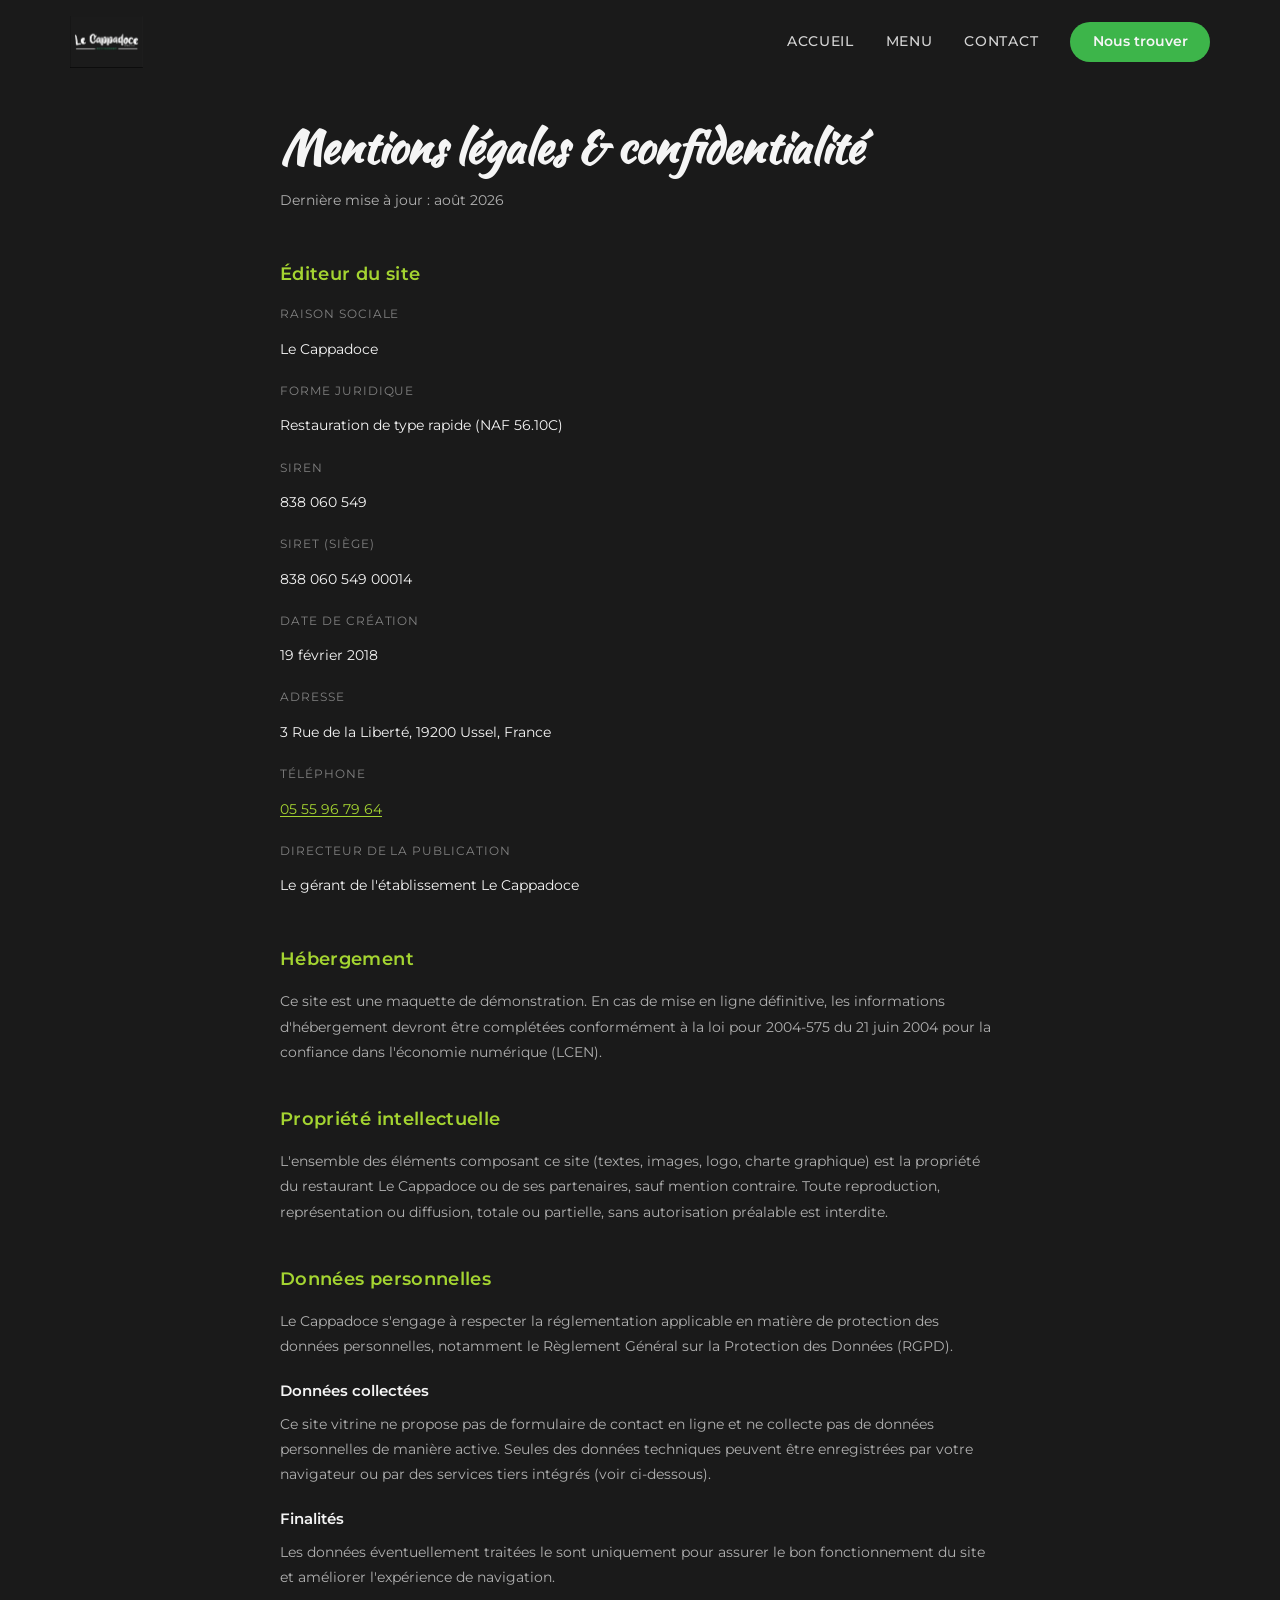
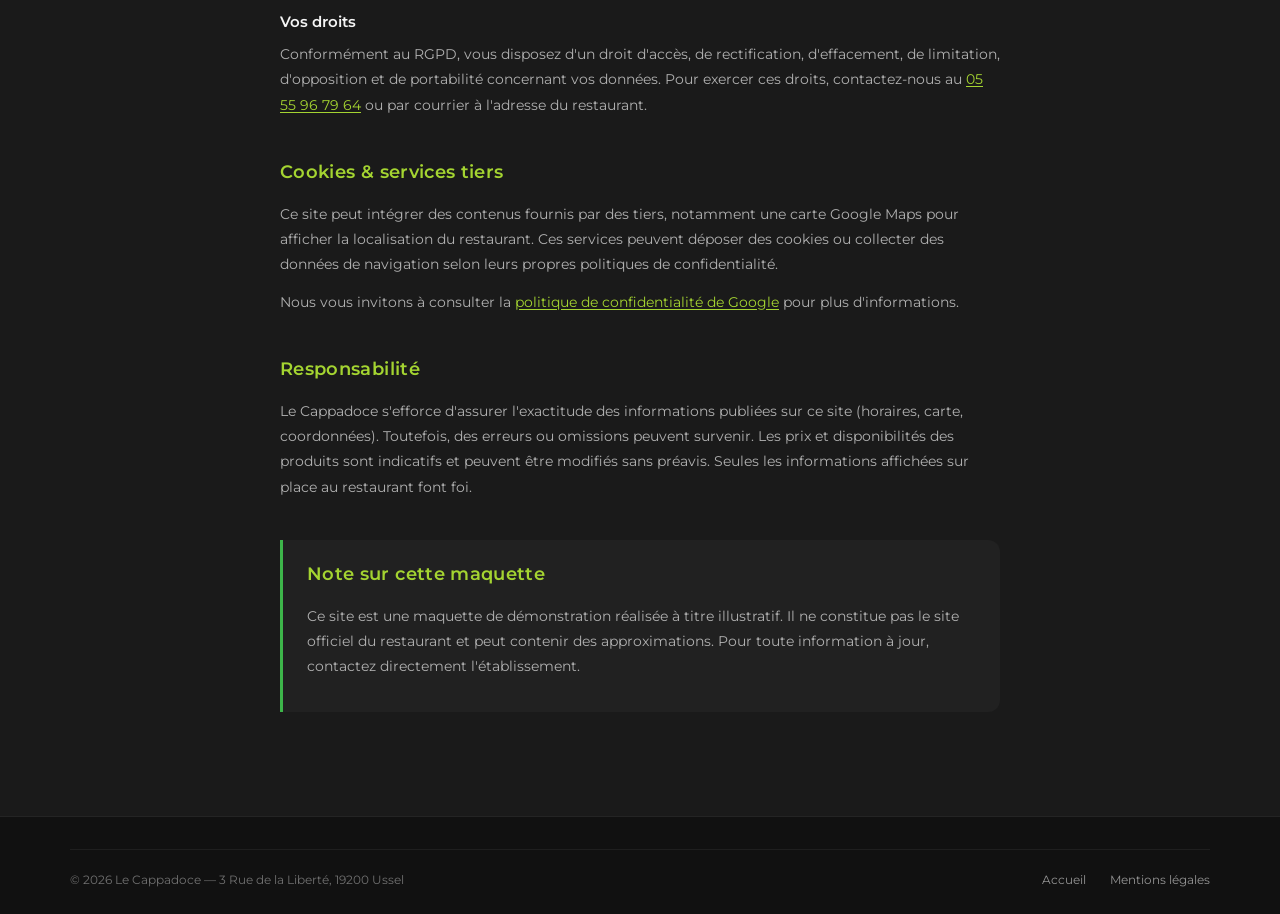
==== mentions-legales.html @ ad870b02 "Add Le Cappadoce restaurant mockup website. Static showcase site with menu cards, gallery, legal pag" ====
<!DOCTYPE html>
<html lang="fr">
<head>
  <meta charset="UTF-8">
  <meta name="viewport" content="width=device-width, initial-scale=1.0">
  <meta name="description" content="Mentions légales et politique de confidentialité — Le Cappadoce, Ussel.">
  <title>Mentions légales — Le Cappadoce</title>
  <link rel="preconnect" href="https://fonts.googleapis.com">
  <link rel="preconnect" href="https://fonts.gstatic.com" crossorigin>
  <link href="https://fonts.googleapis.com/css2?family=Kaushan+Script&family=Montserrat:wght@300;400;500;600;700&display=swap" rel="stylesheet">
  <link rel="stylesheet" href="css/style.css">
</head>
<body>

  <header class="header scrolled">
    <div class="container header__inner">
      <a href="index.html" class="logo logo--img">
        <img src="images/logo.jpg" alt="Le Cappadoce" class="logo__image" onerror="this.onerror=null;this.src='images/logo.svg';">
      </a>
      <nav class="nav">
        <a href="index.html#accueil" class="nav__link">Accueil</a>
        <a href="index.html#menu" class="nav__link">Menu</a>
        <a href="index.html#contact" class="nav__link">Contact</a>
        <a href="index.html#contact" class="nav__cta">Nous trouver</a>
      </nav>
      <button class="burger" aria-label="Menu">
        <span></span><span></span><span></span>
      </button>
    </div>
  </header>

  <main class="legal-page">
    <div class="container legal-page__inner">
      <h1 class="legal-page__title">Mentions légales &amp; confidentialité</h1>
      <p class="legal-page__updated">Dernière mise à jour : août 2026</p>

      <section class="legal-section">
        <h2>Éditeur du site</h2>
        <dl class="legal-dl">
          <dt>Raison sociale</dt>
          <dd>Le Cappadoce</dd>
          <dt>Forme juridique</dt>
          <dd>Restauration de type rapide (NAF 56.10C)</dd>
          <dt>SIREN</dt>
          <dd>838 060 549</dd>
          <dt>SIRET (siège)</dt>
          <dd>838 060 549 00014</dd>
          <dt>Date de création</dt>
          <dd>19 février 2018</dd>
          <dt>Adresse</dt>
          <dd>3 Rue de la Liberté, 19200 Ussel, France</dd>
          <dt>Téléphone</dt>
          <dd><a href="tel:+33555967964">05 55 96 79 64</a></dd>
          <dt>Directeur de la publication</dt>
          <dd>Le gérant de l'établissement Le Cappadoce</dd>
        </dl>
      </section>

      <section class="legal-section">
        <h2>Hébergement</h2>
        <p>Ce site est une maquette de démonstration. En cas de mise en ligne définitive, les informations d'hébergement devront être complétées conformément à la loi pour 2004-575 du 21 juin 2004 pour la confiance dans l'économie numérique (LCEN).</p>
      </section>

      <section class="legal-section">
        <h2>Propriété intellectuelle</h2>
        <p>L'ensemble des éléments composant ce site (textes, images, logo, charte graphique) est la propriété du restaurant Le Cappadoce ou de ses partenaires, sauf mention contraire. Toute reproduction, représentation ou diffusion, totale ou partielle, sans autorisation préalable est interdite.</p>
      </section>

      <section class="legal-section">
        <h2>Données personnelles</h2>
        <p>Le Cappadoce s'engage à respecter la réglementation applicable en matière de protection des données personnelles, notamment le Règlement Général sur la Protection des Données (RGPD).</p>
        <h3>Données collectées</h3>
        <p>Ce site vitrine ne propose pas de formulaire de contact en ligne et ne collecte pas de données personnelles de manière active. Seules des données techniques peuvent être enregistrées par votre navigateur ou par des services tiers intégrés (voir ci-dessous).</p>
        <h3>Finalités</h3>
        <p>Les données éventuellement traitées le sont uniquement pour assurer le bon fonctionnement du site et améliorer l'expérience de navigation.</p>
        <h3>Vos droits</h3>
        <p>Conformément au RGPD, vous disposez d'un droit d'accès, de rectification, d'effacement, de limitation, d'opposition et de portabilité concernant vos données. Pour exercer ces droits, contactez-nous au <a href="tel:+33555967964">05 55 96 79 64</a> ou par courrier à l'adresse du restaurant.</p>
      </section>

      <section class="legal-section">
        <h2>Cookies &amp; services tiers</h2>
        <p>Ce site peut intégrer des contenus fournis par des tiers, notamment une carte Google Maps pour afficher la localisation du restaurant. Ces services peuvent déposer des cookies ou collecter des données de navigation selon leurs propres politiques de confidentialité.</p>
        <p>Nous vous invitons à consulter la <a href="https://policies.google.com/privacy" target="_blank" rel="noopener noreferrer">politique de confidentialité de Google</a> pour plus d'informations.</p>
      </section>

      <section class="legal-section">
        <h2>Responsabilité</h2>
        <p>Le Cappadoce s'efforce d'assurer l'exactitude des informations publiées sur ce site (horaires, carte, coordonnées). Toutefois, des erreurs ou omissions peuvent survenir. Les prix et disponibilités des produits sont indicatifs et peuvent être modifiés sans préavis. Seules les informations affichées sur place au restaurant font foi.</p>
      </section>

      <section class="legal-section legal-section--notice">
        <h2>Note sur cette maquette</h2>
        <p>Ce site est une maquette de démonstration réalisée à titre illustratif. Il ne constitue pas le site officiel du restaurant et peut contenir des approximations. Pour toute information à jour, contactez directement l'établissement.</p>
      </section>
    </div>
  </main>

  <footer class="footer footer--minimal">
    <div class="container">
      <div class="footer__bottom">
        <span>© 2026 Le Cappadoce — 3 Rue de la Liberté, 19200 Ussel</span>
        <nav class="footer__links">
          <a href="index.html">Accueil</a>
          <a href="mentions-legales.html" aria-current="page">Mentions légales</a>
        </nav>
      </div>
    </div>
  </footer>

  <script src="js/main.js"></script>
</body>
</html>
---- css/style.css ----
/* Le Cappadoce — Maquette site vitrine */

:root {
  --bg-dark: #1a1a1a;
  --bg-slate: #2c2c2c;
  --bg-card: #232323;
  --green: #3db54a;
  --green-bright: #a4d431;
  --green-dark: #2d5a47;
  --brown: #3e2723;
  --white: #f5f5f5;
  --gray: #b0b0b0;
  --gold: #e8a317;
  --font-script: "Kaushan Script", cursive;
  --font-body: "Montserrat", sans-serif;
  --shadow: 0 8px 32px rgba(0, 0, 0, 0.4);
  --radius: 12px;
  --transition: 0.3s ease;
}

*,
*::before,
*::after {
  box-sizing: border-box;
  margin: 0;
  padding: 0;
}

html {
  scroll-behavior: smooth;
}

body {
  font-family: var(--font-body);
  background: var(--bg-dark);
  color: var(--white);
  line-height: 1.6;
  overflow-x: hidden;
}

img {
  max-width: 100%;
  height: auto;
  display: block;
}

a {
  color: inherit;
  text-decoration: none;
}

.container {
  width: min(1140px, 92%);
  margin: 0 auto;
}

/* ── Header ── */

.header {
  position: fixed;
  top: 0;
  left: 0;
  right: 0;
  z-index: 1000;
  padding: 1rem 0;
  transition: background var(--transition), box-shadow var(--transition);
}

.header.scrolled {
  background: rgba(26, 26, 26, 0.95);
  backdrop-filter: blur(12px);
  box-shadow: 0 2px 20px rgba(0, 0, 0, 0.5);
}

.header__inner {
  display: flex;
  align-items: center;
  justify-content: space-between;
}

.logo {
  display: flex;
  flex-direction: column;
  align-items: flex-start;
  line-height: 1.1;
}

.logo__name {
  font-family: var(--font-script);
  font-size: 1.8rem;
  color: var(--white);
}

.logo__sub {
  font-size: 0.65rem;
  letter-spacing: 0.35em;
  color: var(--green-dark);
  text-transform: uppercase;
  display: flex;
  align-items: center;
  gap: 0.5rem;
}

.logo__sub::before,
.logo__sub::after {
  content: "";
  width: 24px;
  height: 1px;
  background: var(--white);
  opacity: 0.5;
}

.nav {
  display: flex;
  align-items: center;
  gap: 2rem;
}

.nav__link {
  font-size: 0.85rem;
  font-weight: 500;
  letter-spacing: 0.05em;
  text-transform: uppercase;
  opacity: 0.85;
  transition: color var(--transition), opacity var(--transition);
}

.nav__link:hover {
  color: var(--green-bright);
  opacity: 1;
}

.nav__cta {
  background: var(--green);
  color: var(--white);
  padding: 0.6rem 1.4rem;
  border-radius: 50px;
  font-weight: 600;
  font-size: 0.85rem;
  transition: background var(--transition), transform var(--transition);
}

.nav__cta:hover {
  background: var(--green-bright);
  color: var(--bg-dark);
  transform: translateY(-2px);
}

.burger {
  display: none;
  flex-direction: column;
  gap: 5px;
  background: none;
  border: none;
  cursor: pointer;
  padding: 4px;
}

.burger span {
  display: block;
  width: 26px;
  height: 2px;
  background: var(--white);
  transition: var(--transition);
}

.burger.active span:nth-child(1) {
  transform: rotate(45deg) translate(5px, 5px);
}

.burger.active span:nth-child(2) {
  opacity: 0;
}

.burger.active span:nth-child(3) {
  transform: rotate(-45deg) translate(5px, -5px);
}

/* ── Hero ── */

.hero {
  position: relative;
  min-height: 100vh;
  display: flex;
  align-items: center;
  justify-content: center;
  text-align: center;
  overflow: hidden;
}

.hero__bg {
  position: absolute;
  inset: 0;
  background-color: var(--bg-dark);
  background-image:
    linear-gradient(
      135deg,
      rgba(26, 26, 26, 0.88) 0%,
      rgba(26, 26, 26, 0.6) 50%,
      rgba(45, 90, 71, 0.5) 100%
    ),
    url("../images/hero.jpg");
  background-position: center;
  background-size: cover;
  background-repeat: no-repeat;
  transform: scale(1.05);
  animation: heroZoom 20s ease-in-out infinite alternate;
}

@keyframes heroZoom {
  from { transform: scale(1.05); }
  to { transform: scale(1.12); }
}

.hero__content {
  position: relative;
  z-index: 2;
  padding: 8rem 1rem 4rem;
  max-width: 800px;
}

.hero__badge {
  display: inline-flex;
  align-items: center;
  gap: 0.5rem;
  background: rgba(61, 181, 74, 0.2);
  border: 1px solid var(--green);
  padding: 0.4rem 1rem;
  border-radius: 50px;
  font-size: 0.8rem;
  font-weight: 600;
  margin-bottom: 1.5rem;
  letter-spacing: 0.05em;
}

.hero__badge svg {
  color: var(--gold);
}

.logo--img {
  line-height: 0;
}

.logo__image {
  height: 52px;
  width: auto;
}

.hero__logo {
  max-width: min(420px, 85vw);
  height: auto;
  margin: 0 auto 0.5rem;
  filter: drop-shadow(0 4px 20px rgba(0, 0, 0, 0.5));
}

.hero__title {
  font-family: var(--font-script);
  font-size: clamp(3.5rem, 10vw, 6.5rem);
  line-height: 1;
  margin-bottom: 0.5rem;
  text-shadow: 0 4px 30px rgba(0, 0, 0, 0.6);
}

.hero__since {
  font-size: 0.75rem;
  letter-spacing: 0.3em;
  opacity: 0.7;
  margin-bottom: 1rem;
}

.hero__tagline {
  font-size: clamp(1rem, 2.5vw, 1.25rem);
  font-weight: 300;
  opacity: 0.9;
  margin-bottom: 0.5rem;
}

.hero__subtitle {
  font-size: 0.95rem;
  color: var(--green-bright);
  font-weight: 500;
  margin-bottom: 2.5rem;
}

.hero__actions {
  display: flex;
  gap: 1rem;
  justify-content: center;
  flex-wrap: wrap;
}

.btn {
  display: inline-flex;
  align-items: center;
  gap: 0.5rem;
  padding: 0.9rem 2rem;
  border-radius: 50px;
  font-weight: 600;
  font-size: 0.9rem;
  transition: all var(--transition);
  cursor: pointer;
  border: none;
}

.btn--primary {
  background: var(--green);
  color: var(--white);
}

.btn--primary:hover {
  background: var(--green-bright);
  color: var(--bg-dark);
  transform: translateY(-3px);
  box-shadow: 0 8px 25px rgba(61, 181, 74, 0.4);
}

.btn--outline {
  background: transparent;
  color: var(--white);
  border: 2px solid rgba(255, 255, 255, 0.4);
}

.btn--outline:hover {
  border-color: var(--white);
  background: rgba(255, 255, 255, 0.1);
  transform: translateY(-3px);
}

.hero__scroll {
  position: absolute;
  bottom: 2rem;
  left: 50%;
  transform: translateX(-50%);
  z-index: 2;
  animation: bounce 2s infinite;
  opacity: 0.6;
}

@keyframes bounce {
  0%, 100% { transform: translateX(-50%) translateY(0); }
  50% { transform: translateX(-50%) translateY(8px); }
}

/* ── Sections communes ── */

.section {
  padding: 5rem 0;
}

.section--dark {
  background: var(--bg-slate);
}

.section__header {
  text-align: center;
  margin-bottom: 3rem;
}

.section__label {
  display: inline-block;
  font-size: 0.75rem;
  letter-spacing: 0.25em;
  text-transform: uppercase;
  color: var(--green);
  font-weight: 600;
  margin-bottom: 0.75rem;
}

.section__title {
  font-family: var(--font-script);
  font-size: clamp(2rem, 5vw, 3rem);
  margin-bottom: 0.75rem;
}

.section__desc {
  color: var(--gray);
  max-width: 560px;
  margin: 0 auto;
  font-size: 0.95rem;
}

.brush-title {
  position: relative;
  display: inline-block;
  padding: 0.2rem 1.5rem;
}

.brush-title::before {
  content: "";
  position: absolute;
  left: 0;
  right: 0;
  top: 50%;
  height: 2.2rem;
  transform: translateY(-50%) skewX(-8deg);
  background: var(--green);
  opacity: 0.85;
  border-radius: 4px;
  z-index: -1;
}

/* ── Highlights ── */

.highlights {
  display: grid;
  grid-template-columns: repeat(auto-fit, minmax(220px, 1fr));
  gap: 1.5rem;
  margin-top: -3rem;
  position: relative;
  z-index: 10;
}

.highlight {
  background: var(--bg-card);
  border: 1px solid rgba(255, 255, 255, 0.06);
  border-radius: var(--radius);
  padding: 1.75rem 1.5rem;
  text-align: center;
  box-shadow: var(--shadow);
  transition: transform var(--transition), border-color var(--transition);
}

.highlight:hover {
  transform: translateY(-4px);
  border-color: rgba(61, 181, 74, 0.4);
}

.highlight__value {
  font-size: 1.5rem;
  font-weight: 700;
  color: var(--white);
  margin-bottom: 0.35rem;
}

.highlight__label {
  font-size: 0.8rem;
  color: var(--gray);
  letter-spacing: 0.02em;
}

/* ── About ── */

.about {
  display: grid;
  grid-template-columns: 1fr 1fr;
  gap: 3rem;
  align-items: center;
}

.about__image {
  position: relative;
  border-radius: var(--radius);
  overflow: hidden;
  box-shadow: var(--shadow);
}

.about__image img {
  width: 100%;
  height: 420px;
  object-fit: cover;
}

.about__image::after {
  content: "";
  position: absolute;
  inset: 0;
  border: 3px solid var(--green);
  border-radius: var(--radius);
  transform: translate(12px, 12px);
  z-index: -1;
}

.about__text h3 {
  font-family: var(--font-script);
  font-size: 2rem;
  margin-bottom: 1rem;
}

.about__text p {
  color: var(--gray);
  margin-bottom: 1rem;
  font-size: 0.95rem;
}

.about__features {
  display: grid;
  grid-template-columns: 1fr 1fr;
  gap: 0.6rem 1.5rem;
  margin-top: 1.5rem;
  list-style: none;
}

.about__features li {
  font-size: 0.85rem;
  font-weight: 500;
  padding-left: 1rem;
  position: relative;
}

.about__features li::before {
  content: "";
  position: absolute;
  left: 0;
  top: 0.55em;
  width: 5px;
  height: 5px;
  border-radius: 50%;
  background: var(--green);
}

/* ── Menu (cartes photos) ── */

.menu-viewer {
  max-width: 900px;
  margin: 0 auto;
}

.menu-viewer__nav {
  display: flex;
  flex-wrap: wrap;
  gap: 0.5rem;
  justify-content: center;
  margin-bottom: 1.5rem;
}

.menu-viewer__tab {
  background: transparent;
  border: 1px solid rgba(255, 255, 255, 0.12);
  color: var(--gray);
  padding: 0.55rem 1rem;
  border-radius: 6px;
  font-family: var(--font-body);
  font-size: 0.78rem;
  font-weight: 600;
  cursor: pointer;
  transition: all var(--transition);
}

.menu-viewer__tab:hover,
.menu-viewer__tab.active {
  background: var(--green);
  border-color: var(--green);
  color: var(--white);
}

.menu-viewer__display {
  margin: 0;
  border-radius: var(--radius);
  overflow: hidden;
  box-shadow: var(--shadow);
  cursor: zoom-in;
  background: var(--bg-card);
  border: 1px solid rgba(255, 255, 255, 0.06);
}

.menu-viewer__image {
  width: 100%;
  display: block;
}

.menu-viewer__hint {
  text-align: center;
  font-size: 0.75rem;
  color: var(--gray);
  padding: 0.75rem;
  border-top: 1px solid rgba(255, 255, 255, 0.06);
}

.menu-viewer__thumbs {
  display: grid;
  grid-template-columns: repeat(5, 1fr);
  gap: 0.75rem;
  margin-top: 1.25rem;
}

.menu-viewer__thumb {
  padding: 0;
  border: 2px solid transparent;
  border-radius: 8px;
  overflow: hidden;
  cursor: pointer;
  background: none;
  opacity: 0.55;
  transition: opacity var(--transition), border-color var(--transition);
}

.menu-viewer__thumb:hover,
.menu-viewer__thumb.active {
  opacity: 1;
  border-color: var(--green);
}

.menu-viewer__thumb img {
  width: 100%;
  aspect-ratio: 3/4;
  object-fit: cover;
}

/* ── Spécialités visuelles ── */

.specials {
  display: grid;
  grid-template-columns: repeat(3, 1fr);
  gap: 1.5rem;
}

.special-card {
  position: relative;
  border-radius: var(--radius);
  overflow: hidden;
  aspect-ratio: 4/3;
  cursor: pointer;
}

.special-card img {
  width: 100%;
  height: 100%;
  object-fit: cover;
  transition: transform 0.5s ease;
}

.special-card:hover img {
  transform: scale(1.08);
}

.special-card__overlay {
  position: absolute;
  inset: 0;
  background: linear-gradient(to top, rgba(0, 0, 0, 0.85) 0%, transparent 60%);
  display: flex;
  flex-direction: column;
  justify-content: flex-end;
  padding: 1.5rem;
}

.special-card__name {
  font-family: var(--font-script);
  font-size: 1.5rem;
}

.special-card__desc {
  font-size: 0.8rem;
  color: var(--gray);
}

/* ── Gallery ── */

.gallery {
  display: grid;
  grid-template-columns: repeat(4, 1fr);
  grid-auto-rows: 200px;
  gap: 0.75rem;
}

.gallery__item {
  border-radius: var(--radius);
  overflow: hidden;
  position: relative;
}

.gallery__item img {
  width: 100%;
  height: 100%;
  object-fit: cover;
  transition: transform 0.5s ease;
}

.gallery__item:hover img {
  transform: scale(1.05);
}

.gallery__item--large {
  grid-column: span 2;
  grid-row: span 2;
}

.gallery__item--wide {
  grid-column: span 2;
}

/* ── Avis ── */

.reviews {
  display: grid;
  grid-template-columns: repeat(auto-fit, minmax(280px, 1fr));
  gap: 1.5rem;
}

.review {
  background: var(--bg-card);
  border-radius: var(--radius);
  padding: 1.75rem;
  border: 1px solid rgba(255, 255, 255, 0.05);
}

.review__stars {
  color: var(--gold);
  font-size: 1.1rem;
  margin-bottom: 0.75rem;
  letter-spacing: 2px;
}

.review__text {
  font-size: 0.9rem;
  color: var(--gray);
  font-style: italic;
  margin-bottom: 1rem;
  line-height: 1.7;
}

.review__author {
  font-size: 0.8rem;
  font-weight: 600;
  color: var(--green-bright);
}

.reviews__score {
  text-align: center;
  margin-bottom: 2.5rem;
}

.reviews__score-value {
  font-size: 4rem;
  font-weight: 700;
  color: var(--green-bright);
  line-height: 1;
}

.reviews__score-label {
  font-size: 0.85rem;
  color: var(--gray);
}

/* ── Contact & Horaires ── */

.contact-grid {
  display: grid;
  grid-template-columns: 1fr 1fr;
  gap: 2rem;
}

.contact-card {
  background: var(--bg-card);
  border-radius: var(--radius);
  padding: 2rem;
  border: 1px solid rgba(255, 255, 255, 0.06);
}

.contact-card h3 {
  font-family: var(--font-script);
  font-size: 1.75rem;
  margin-bottom: 1.5rem;
  color: var(--green-bright);
}

.hours-list {
  list-style: none;
}

.hours-list li {
  display: flex;
  justify-content: space-between;
  padding: 0.6rem 0;
  border-bottom: 1px solid rgba(255, 255, 255, 0.06);
  font-size: 0.9rem;
}

.hours-list li:last-child {
  border-bottom: none;
}

.hours-list .closed {
  color: #e74c3c;
  font-weight: 600;
}

.hours-list .day {
  font-weight: 600;
}

.contact-info {
  list-style: none;
}

.contact-info li {
  display: flex;
  align-items: flex-start;
  gap: 1rem;
  padding: 0.85rem 0;
  font-size: 0.9rem;
}

.contact-info__icon {
  width: 40px;
  height: 40px;
  background: rgba(61, 181, 74, 0.12);
  border-radius: 50%;
  display: flex;
  align-items: center;
  justify-content: center;
  flex-shrink: 0;
  color: var(--green-bright);
}

.icon {
  display: block;
  flex-shrink: 0;
}

.contact-info a {
  color: var(--green-bright);
  font-weight: 600;
  transition: color var(--transition);
}

.contact-info a:hover {
  color: var(--green);
}

.map-placeholder {
  margin-top: 2rem;
  border-radius: var(--radius);
  overflow: hidden;
  height: 300px;
  background: var(--bg-slate);
  border: 1px solid rgba(255, 255, 255, 0.08);
}

.map-placeholder iframe {
  width: 100%;
  height: 100%;
  border: 0;
  filter: grayscale(30%) contrast(1.1);
}

/* ── Footer ── */

.footer {
  background: #111;
  padding: 2.5rem 0 1.5rem;
  border-top: 1px solid rgba(255, 255, 255, 0.08);
}

.footer--minimal {
  padding-top: 2rem;
}

.footer__brand-row {
  display: flex;
  flex-direction: column;
  align-items: center;
  gap: 0.75rem;
  margin-bottom: 2rem;
  text-align: center;
}

.logo__image--footer {
  height: 44px;
}

.footer__tagline {
  font-size: 0.85rem;
  color: var(--gray);
}

.footer__bottom {
  border-top: 1px solid rgba(255, 255, 255, 0.06);
  padding-top: 1.25rem;
  display: flex;
  justify-content: space-between;
  align-items: center;
  flex-wrap: wrap;
  gap: 1rem;
  font-size: 0.78rem;
  color: rgba(255, 255, 255, 0.4);
}

.footer__links {
  display: flex;
  gap: 1.5rem;
}

.footer__links a {
  color: rgba(255, 255, 255, 0.55);
  transition: color var(--transition);
}

.footer__links a:hover {
  color: var(--white);
}

/* ── Page légale ── */

.legal-page {
  padding: 7rem 0 4rem;
  min-height: 70vh;
}

.legal-page__inner {
  max-width: 720px;
}

.legal-page__title {
  font-family: var(--font-script);
  font-size: clamp(2rem, 5vw, 2.75rem);
  margin-bottom: 0.5rem;
}

.legal-page__updated {
  font-size: 0.85rem;
  color: var(--gray);
  margin-bottom: 3rem;
}

.legal-section {
  margin-bottom: 2.5rem;
}

.legal-section h2 {
  font-size: 1.1rem;
  font-weight: 600;
  color: var(--green-bright);
  margin-bottom: 1rem;
  letter-spacing: 0.02em;
}

.legal-section h3 {
  font-size: 0.95rem;
  font-weight: 600;
  margin: 1.25rem 0 0.5rem;
}

.legal-section p {
  font-size: 0.9rem;
  color: var(--gray);
  line-height: 1.75;
  margin-bottom: 0.75rem;
}

.legal-section a {
  color: var(--green-bright);
  text-decoration: underline;
  text-underline-offset: 2px;
}

.legal-dl {
  display: grid;
  gap: 0.75rem;
}

.legal-dl dt {
  font-size: 0.75rem;
  text-transform: uppercase;
  letter-spacing: 0.08em;
  color: rgba(255, 255, 255, 0.45);
  margin-bottom: 0.15rem;
}

.legal-dl dd {
  font-size: 0.9rem;
  color: var(--white);
  margin: 0 0 0.5rem;
}

.legal-section--notice {
  padding: 1.25rem 1.5rem;
  background: rgba(255, 255, 255, 0.03);
  border-left: 3px solid var(--green);
  border-radius: 0 var(--radius) var(--radius) 0;
}

/* ── Animations ── */

.reveal {
  opacity: 0;
  transform: translateY(16px);
  transition: opacity 0.55s ease, transform 0.55s ease;
}

.reveal.is-visible {
  opacity: 1;
  transform: translateY(0);
}

/* ── Lightbox ── */

.lightbox {
  position: fixed;
  inset: 0;
  background: rgba(0, 0, 0, 0.92);
  z-index: 2000;
  display: none;
  align-items: center;
  justify-content: center;
  padding: 2rem;
}

.lightbox.active {
  display: flex;
}

.lightbox img {
  max-height: 90vh;
  max-width: 90vw;
  border-radius: var(--radius);
  box-shadow: var(--shadow);
}

.lightbox__close {
  position: absolute;
  top: 1.5rem;
  right: 1.5rem;
  background: none;
  border: none;
  color: var(--white);
  font-size: 2rem;
  cursor: pointer;
  opacity: 0.7;
  transition: opacity var(--transition);
}

.lightbox__close:hover {
  opacity: 1;
}

/* ── Responsive ── */

@media (max-width: 900px) {
  .nav {
    position: fixed;
    top: 0;
    right: -100%;
    width: min(320px, 85vw);
    height: 100vh;
    background: var(--bg-dark);
    flex-direction: column;
    justify-content: center;
    gap: 2rem;
    transition: right var(--transition);
    box-shadow: -4px 0 30px rgba(0, 0, 0, 0.5);
  }

  .nav.open {
    right: 0;
  }

  .burger {
    display: flex;
    z-index: 1001;
  }

  .about {
    grid-template-columns: 1fr;
  }

  .about__image img {
    height: 300px;
  }

  .specials {
    grid-template-columns: 1fr;
  }

  .gallery {
    grid-template-columns: repeat(2, 1fr);
    grid-auto-rows: 160px;
  }

  .gallery__item--large {
    grid-column: span 2;
    grid-row: span 1;
  }

  .contact-grid {
    grid-template-columns: 1fr;
  }

  .menu-viewer__thumbs {
    grid-template-columns: repeat(3, 1fr);
  }

  .footer__bottom {
    flex-direction: column;
    text-align: center;
  }
}

@media (max-width: 500px) {
  .gallery {
    grid-template-columns: 1fr;
  }

  .gallery__item--wide,
  .gallery__item--large {
    grid-column: span 1;
  }

  .about__features {
    grid-template-columns: 1fr;
  }

  .menu-viewer__thumbs {
    grid-template-columns: repeat(2, 1fr);
  }
}
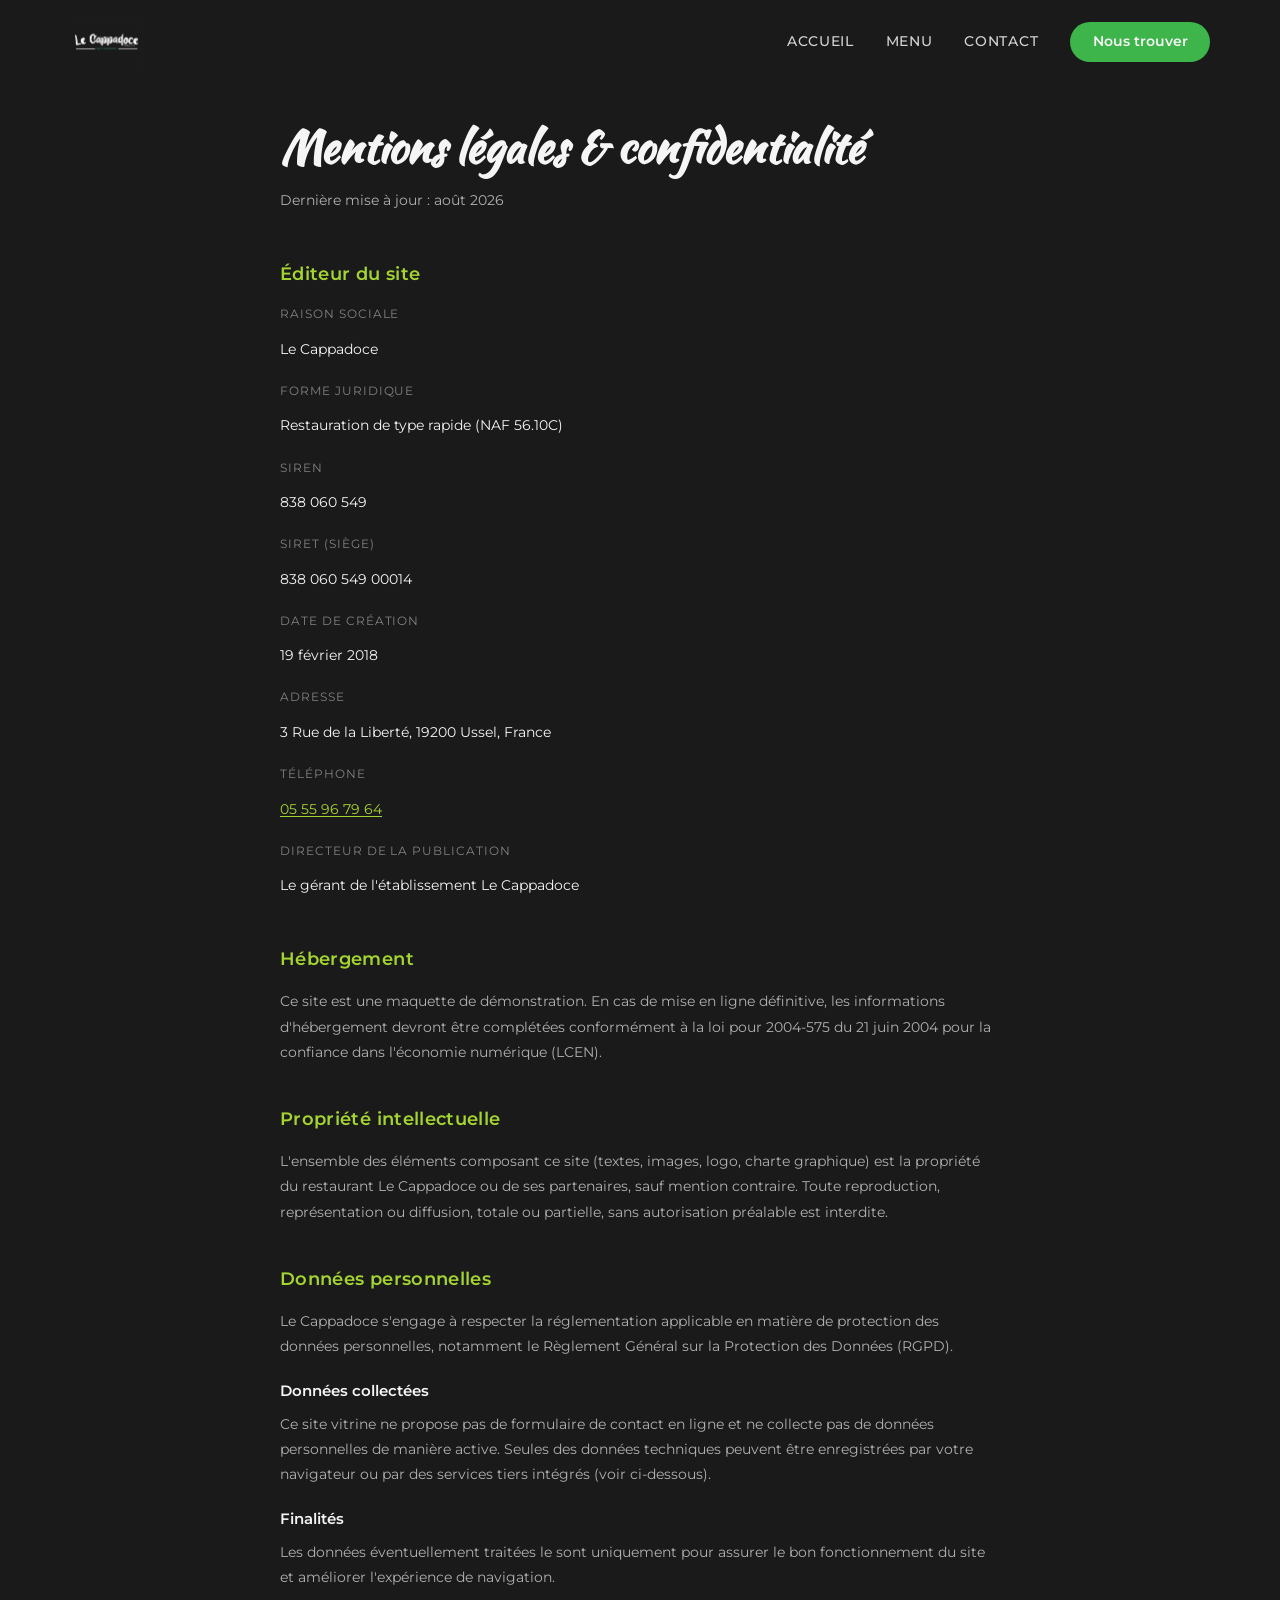
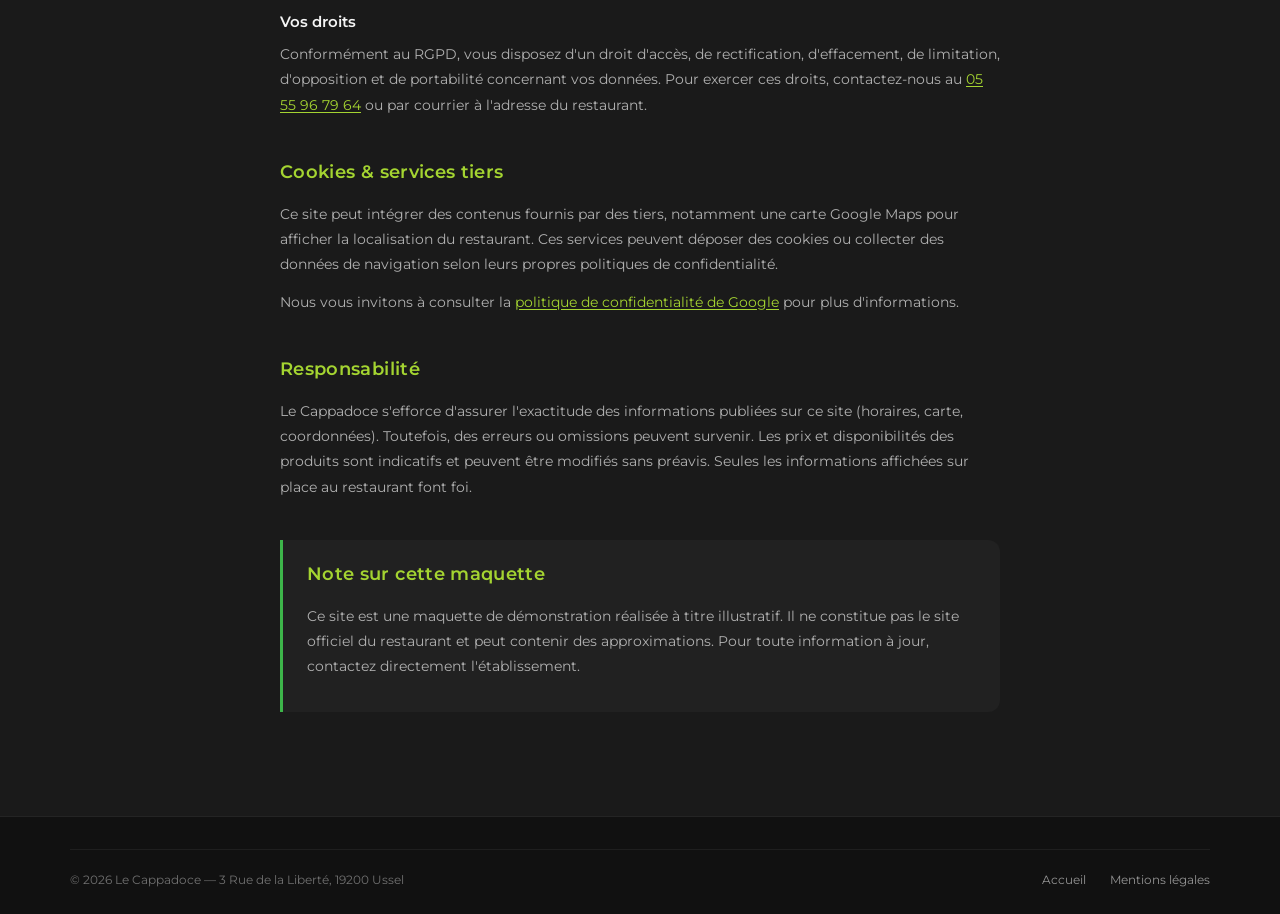
==== commit 029406f1: "Commit" ====
--- a/mentions-legales.html
+++ b/mentions-legales.html
@@ -15,7 +15,7 @@
   <header class="header scrolled">
     <div class="container header__inner">
       <a href="index.html" class="logo logo--img">
-        <img src="images/logo.jpg" alt="Le Cappadoce" class="logo__image" onerror="this.onerror=null;this.src='images/logo.svg';">
+        <img src="images/logo.png" alt="Le Cappadoce" class="logo__image" onerror="this.onerror=null;this.src='images/logo.jpg';">
       </a>
       <nav class="nav">
         <a href="index.html#accueil" class="nav__link">Accueil</a>
--- a/css/style.css
+++ b/css/style.css
@@ -244,13 +244,14 @@
 .logo__image {
   height: 52px;
   width: auto;
+  display: block;
 }
 
 .hero__logo {
   max-width: min(420px, 85vw);
   height: auto;
   margin: 0 auto 0.5rem;
-  filter: drop-shadow(0 4px 20px rgba(0, 0, 0, 0.5));
+  display: block;
 }
 
 .hero__title {
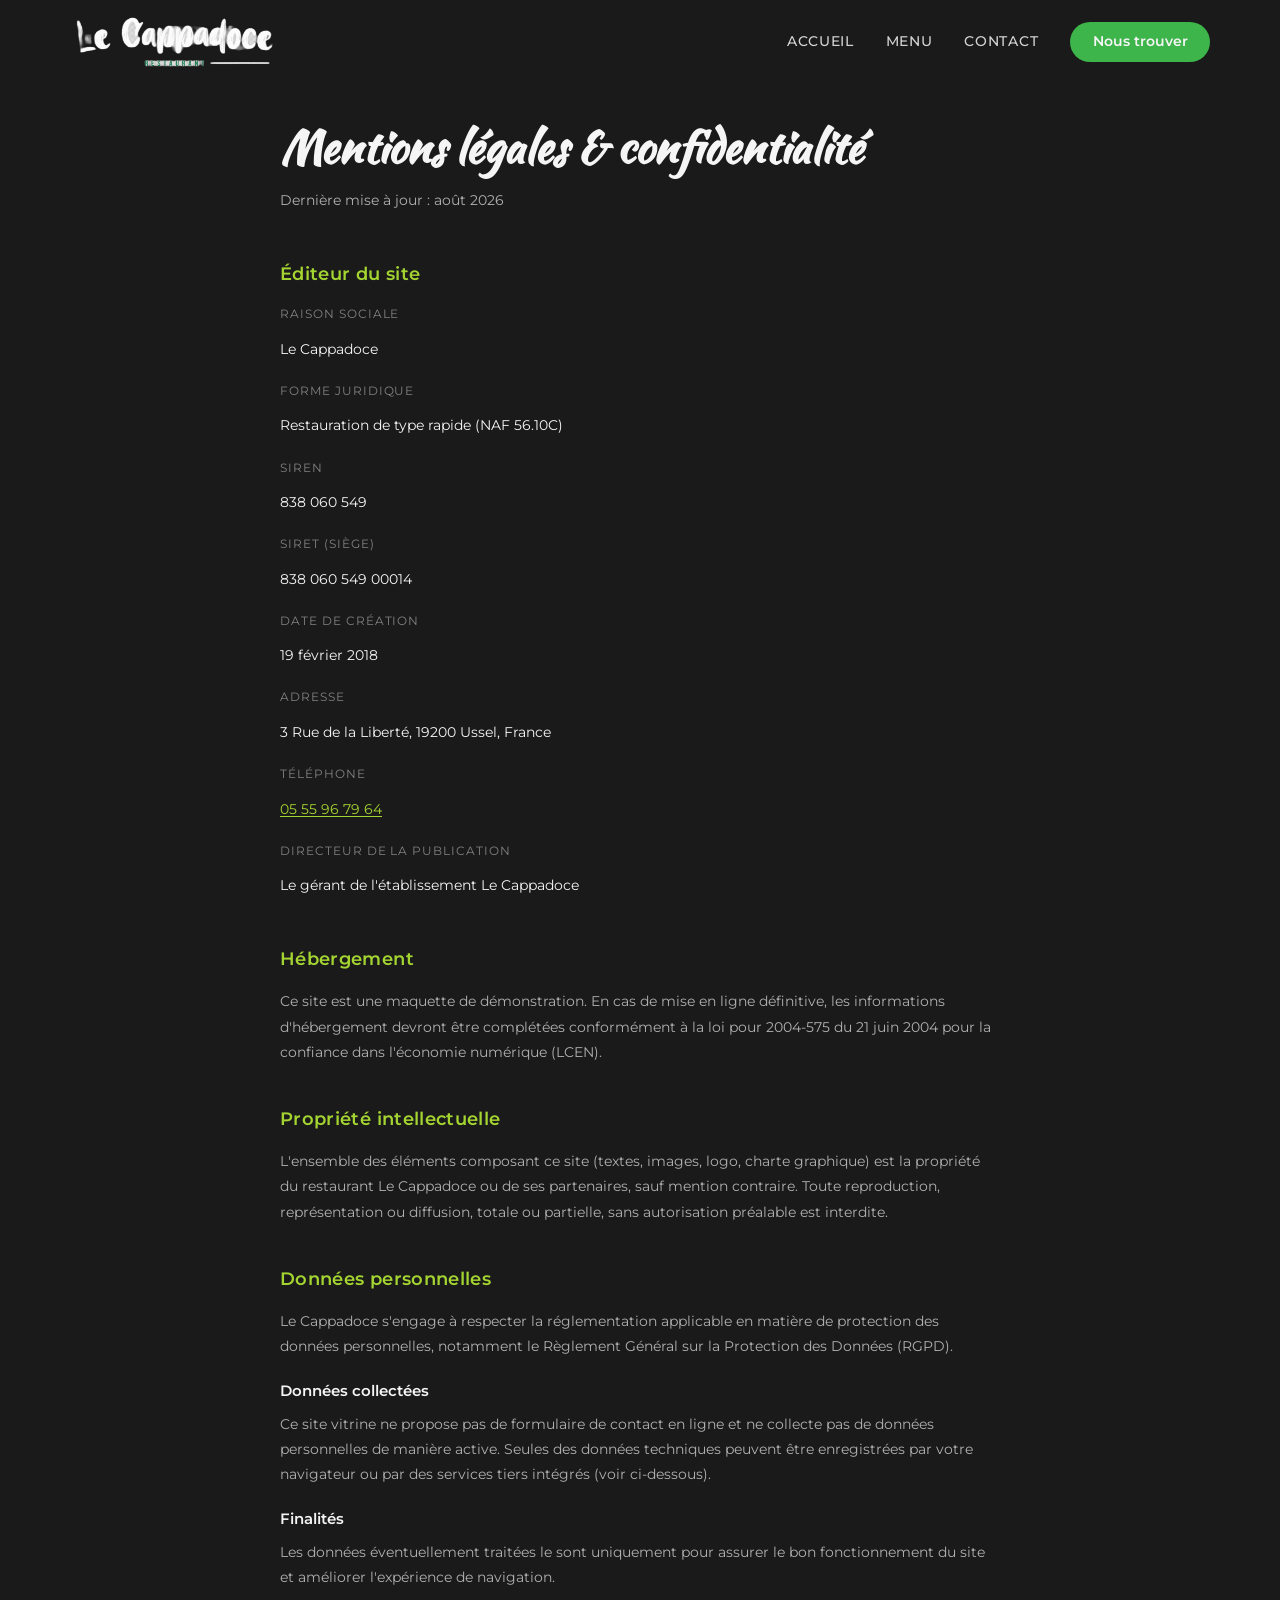
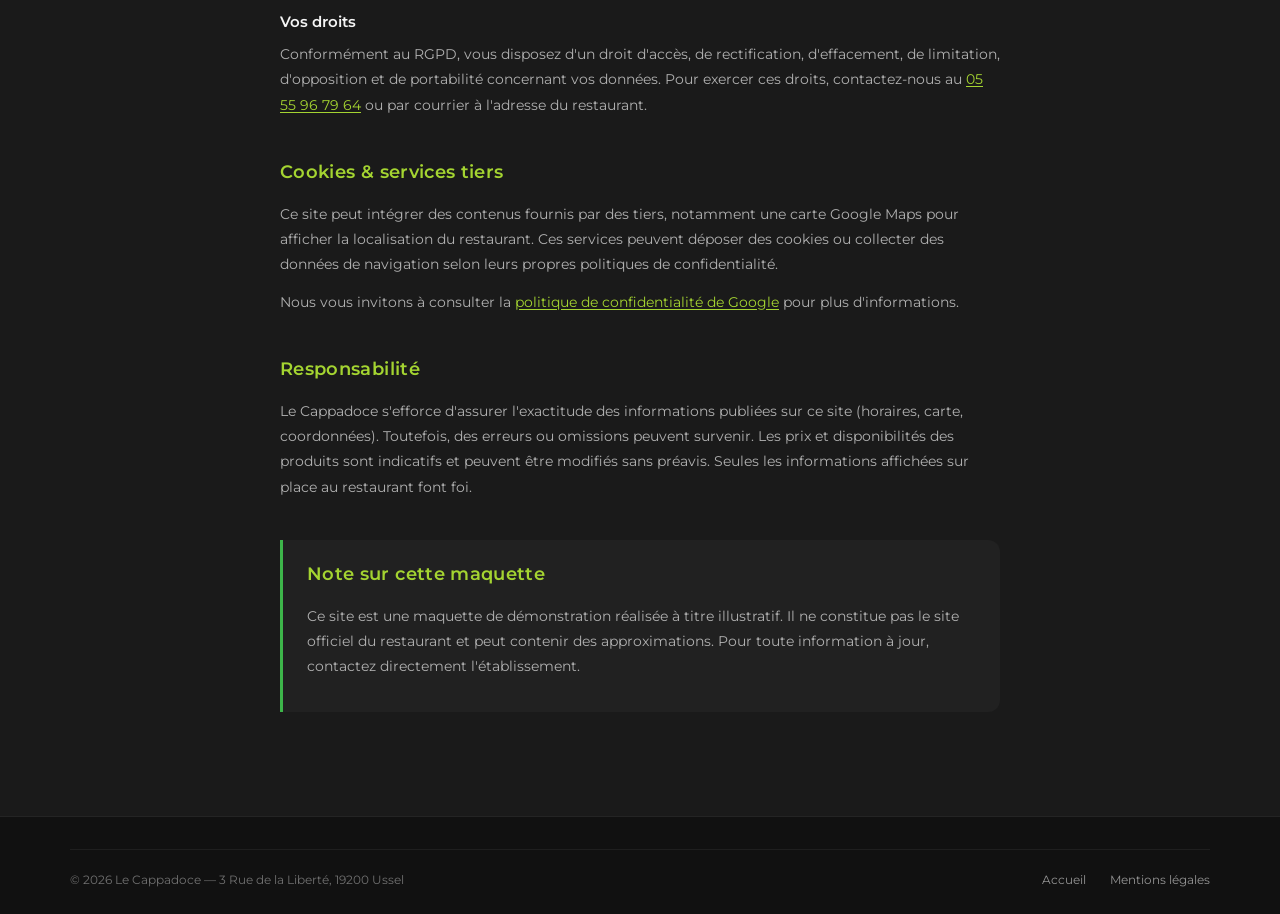
==== commit b8cb65f9: "Commit" ====
--- a/mentions-legales.html
+++ b/mentions-legales.html
@@ -15,7 +15,7 @@
   <header class="header scrolled">
     <div class="container header__inner">
       <a href="index.html" class="logo logo--img">
-        <img src="images/logo.png" alt="Le Cappadoce" class="logo__image" onerror="this.onerror=null;this.src='images/logo.jpg';">
+        <img src="images/logo.png" alt="Le Cappadoce" class="logo__image">
       </a>
       <nav class="nav">
         <a href="index.html#accueil" class="nav__link">Accueil</a>
--- a/css/style.css
+++ b/css/style.css
@@ -244,14 +244,16 @@
 .logo__image {
   height: 52px;
   width: auto;
-  display: block;
+  object-fit: contain;
 }
 
 .hero__logo {
-  max-width: min(420px, 85vw);
+  max-width: min(480px, 90vw);
+  width: 100%;
   height: auto;
   margin: 0 auto 0.5rem;
-  display: block;
+  object-fit: contain;
+  filter: drop-shadow(0 4px 20px rgba(0, 0, 0, 0.5));
 }
 
 .hero__title {
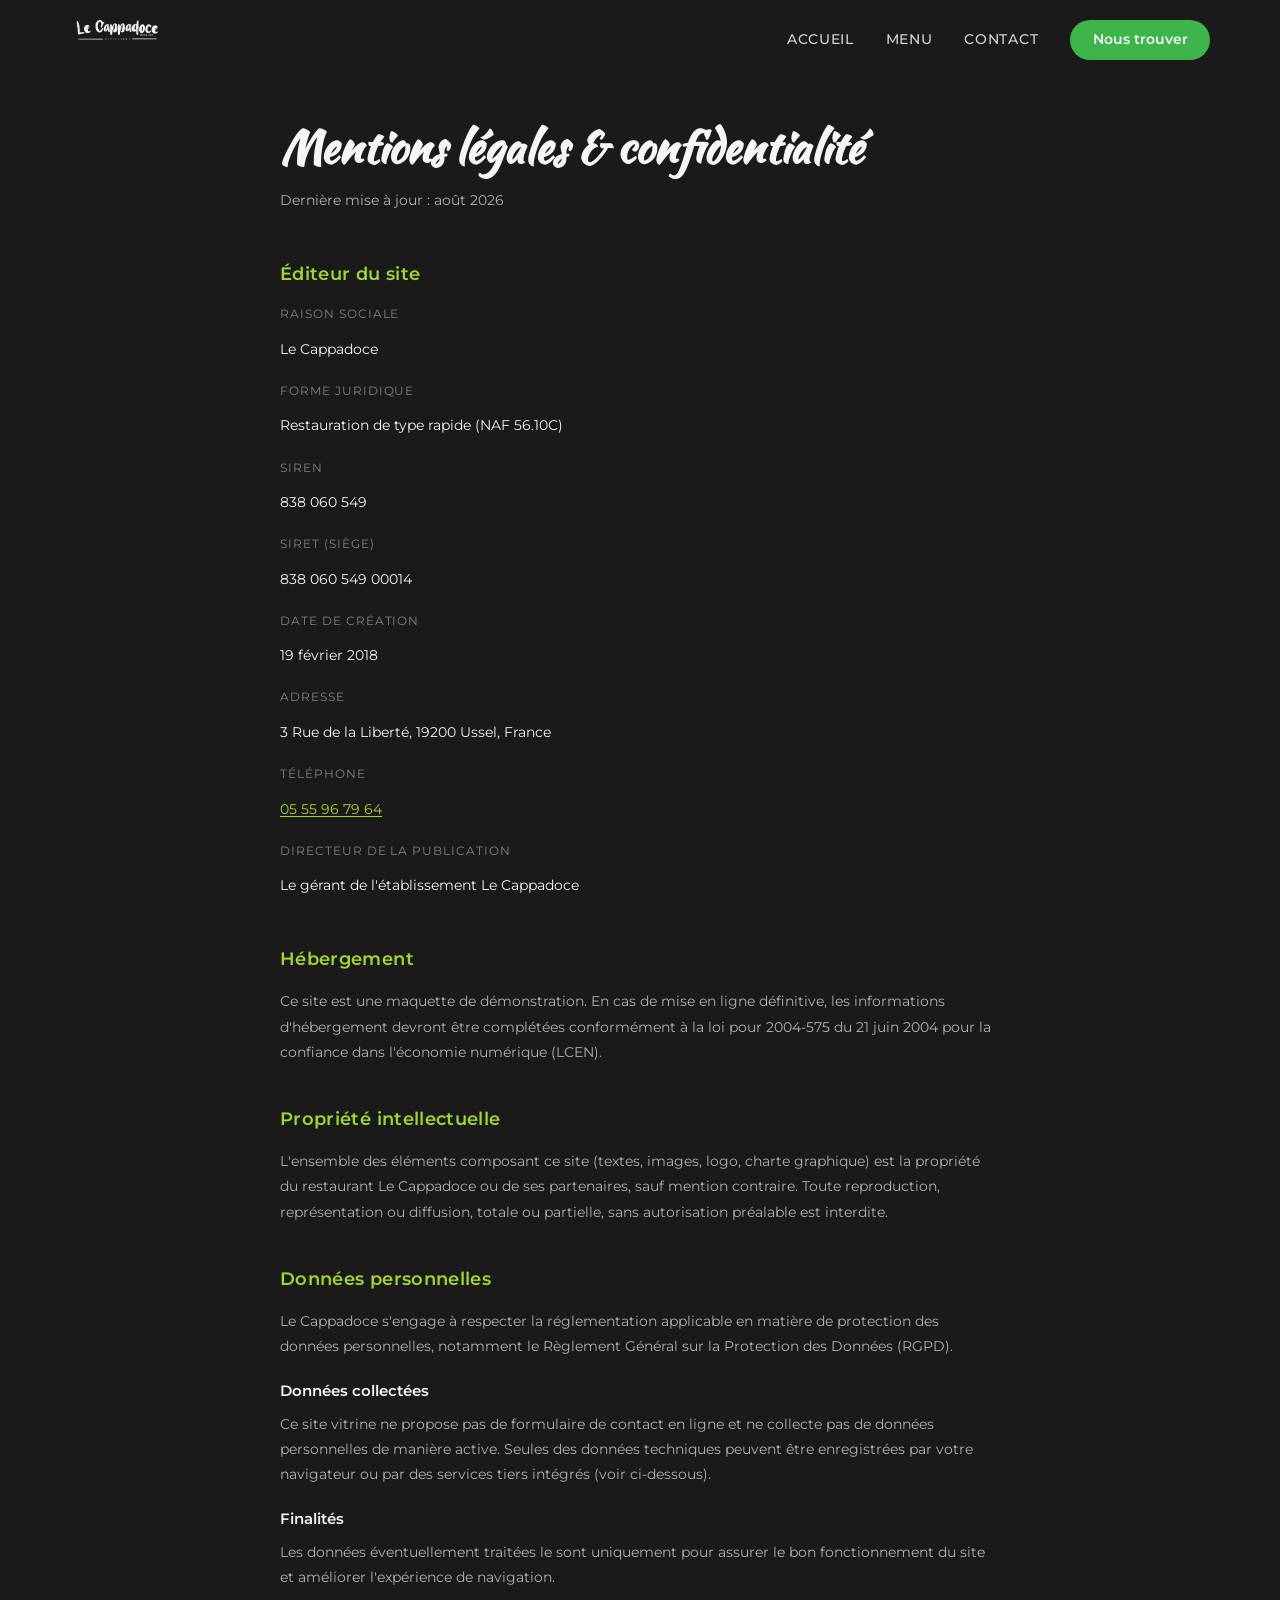
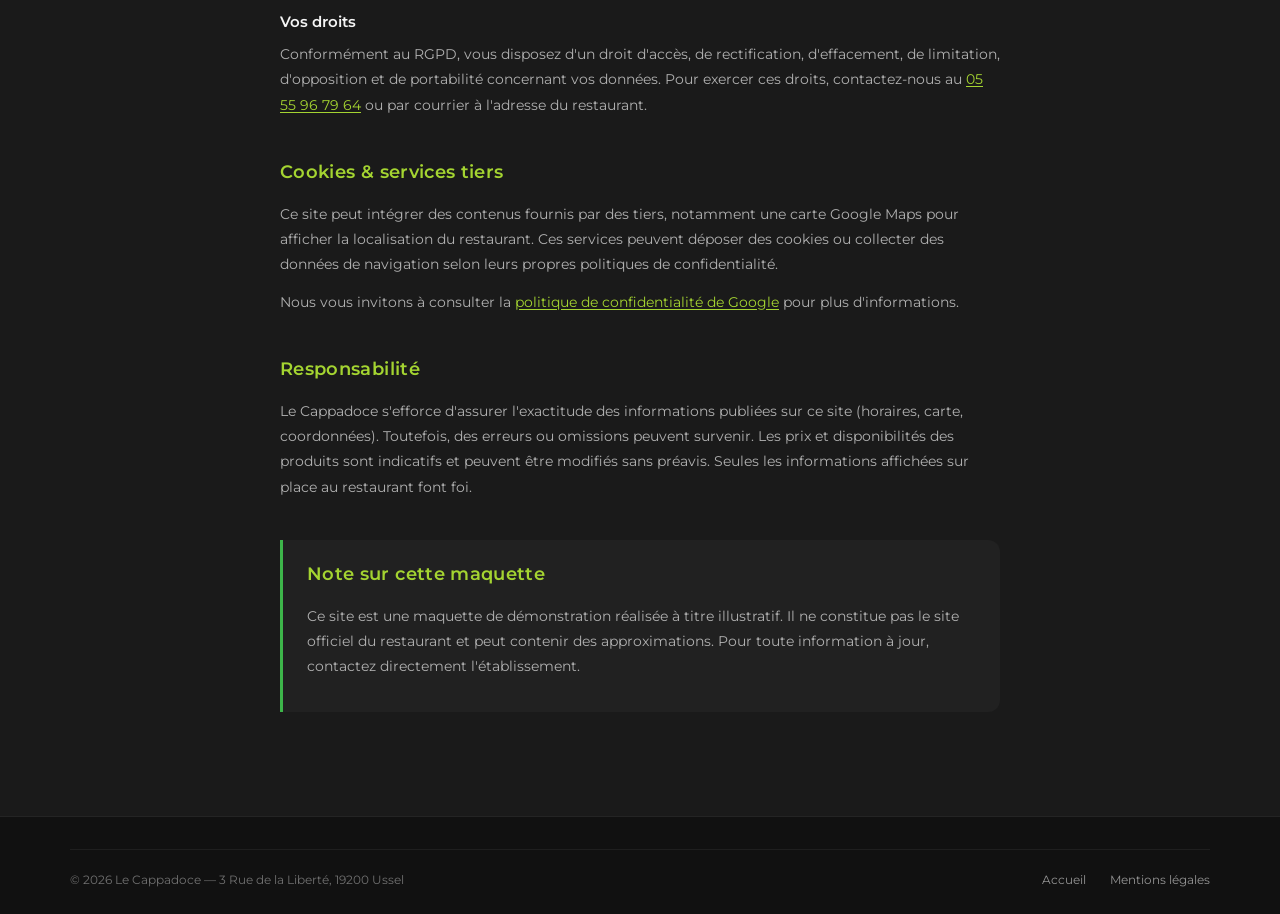
==== commit 62079e22: "Commit" ====
--- a/mentions-legales.html
+++ b/mentions-legales.html
@@ -15,7 +15,7 @@
   <header class="header scrolled">
     <div class="container header__inner">
       <a href="index.html" class="logo logo--img">
-        <img src="images/logo.png" alt="Le Cappadoce" class="logo__image">
+        <img src="images/logo.png?v=2" alt="Le Cappadoce" class="logo__image">
       </a>
       <nav class="nav">
         <a href="index.html#accueil" class="nav__link">Accueil</a>
--- a/css/style.css
+++ b/css/style.css
@@ -242,9 +242,8 @@
 }
 
 .logo__image {
-  height: 52px;
+  height: 48px;
   width: auto;
-  object-fit: contain;
 }
 
 .hero__logo {
@@ -252,7 +251,6 @@
   width: 100%;
   height: auto;
   margin: 0 auto 0.5rem;
-  object-fit: contain;
   filter: drop-shadow(0 4px 20px rgba(0, 0, 0, 0.5));
 }
 
@@ -858,7 +856,7 @@
 }
 
 .logo__image--footer {
-  height: 44px;
+  height: 40px;
 }
 
 .footer__tagline {
